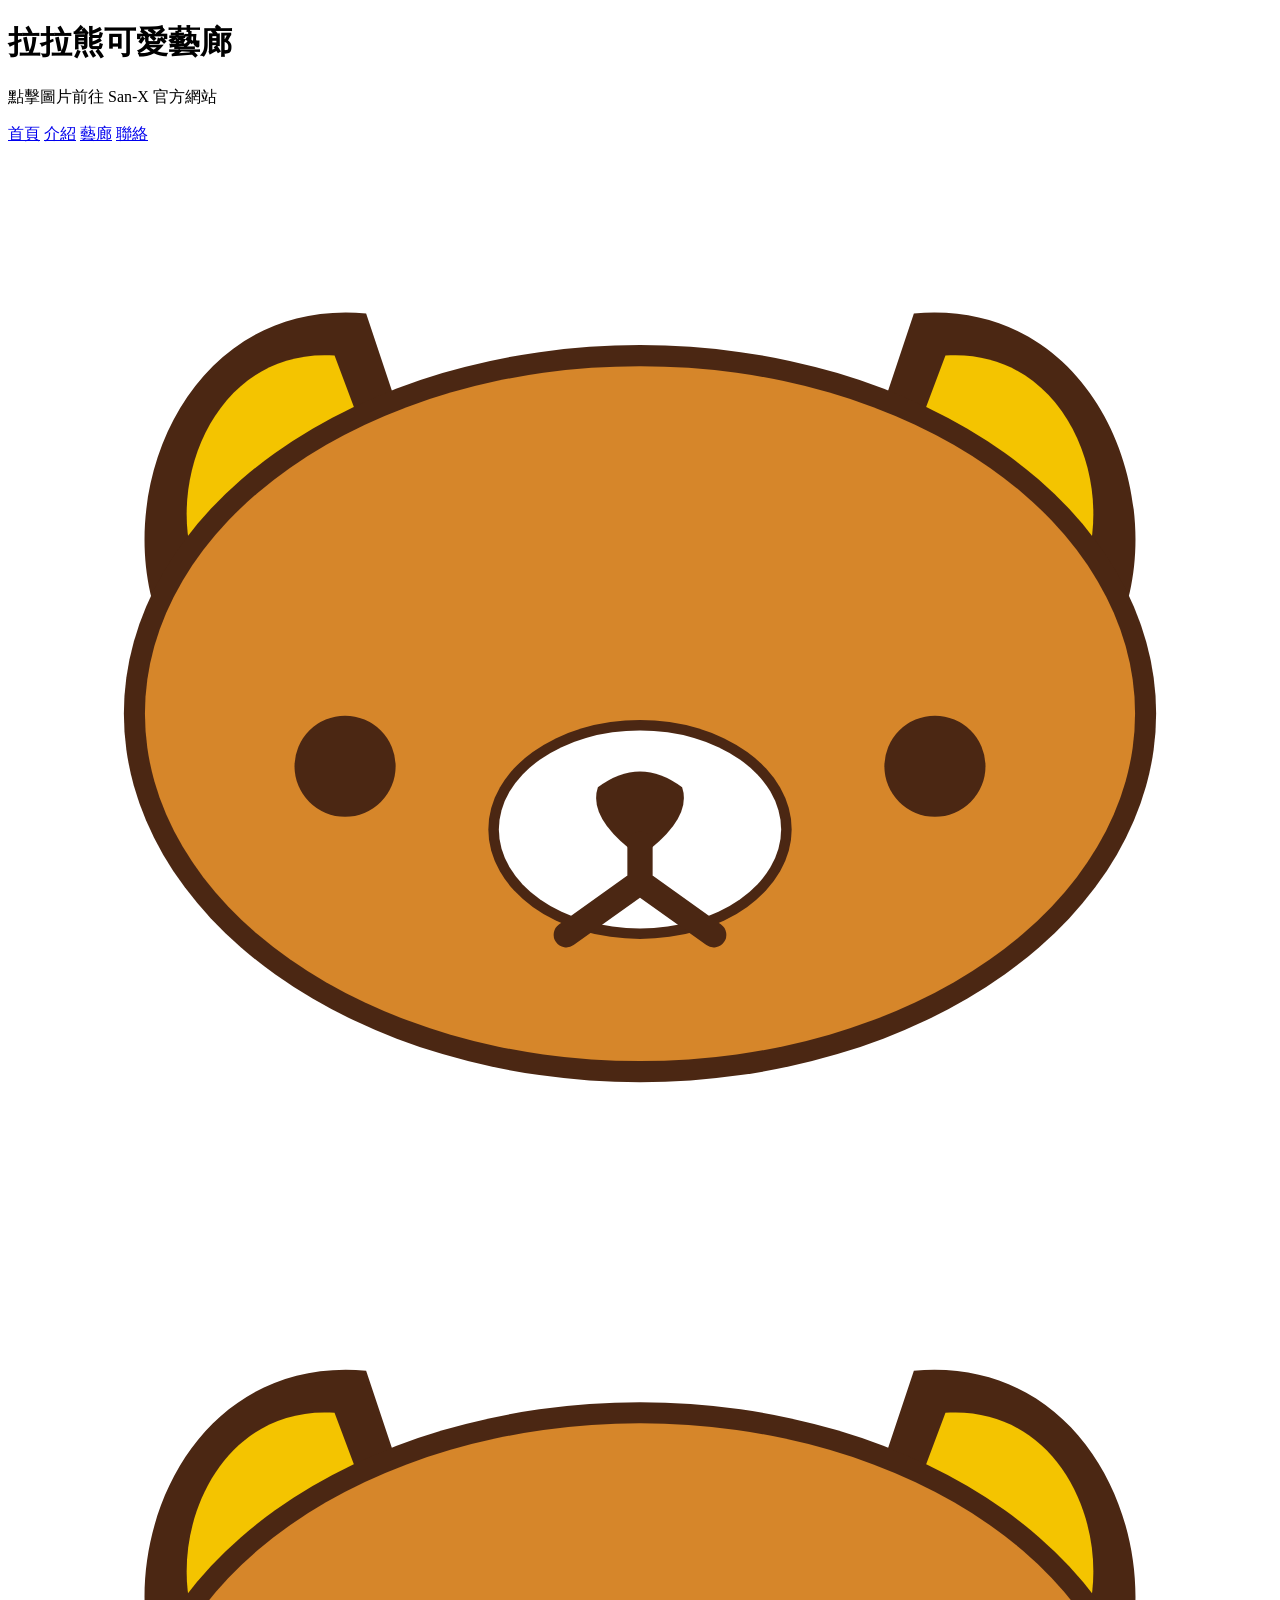
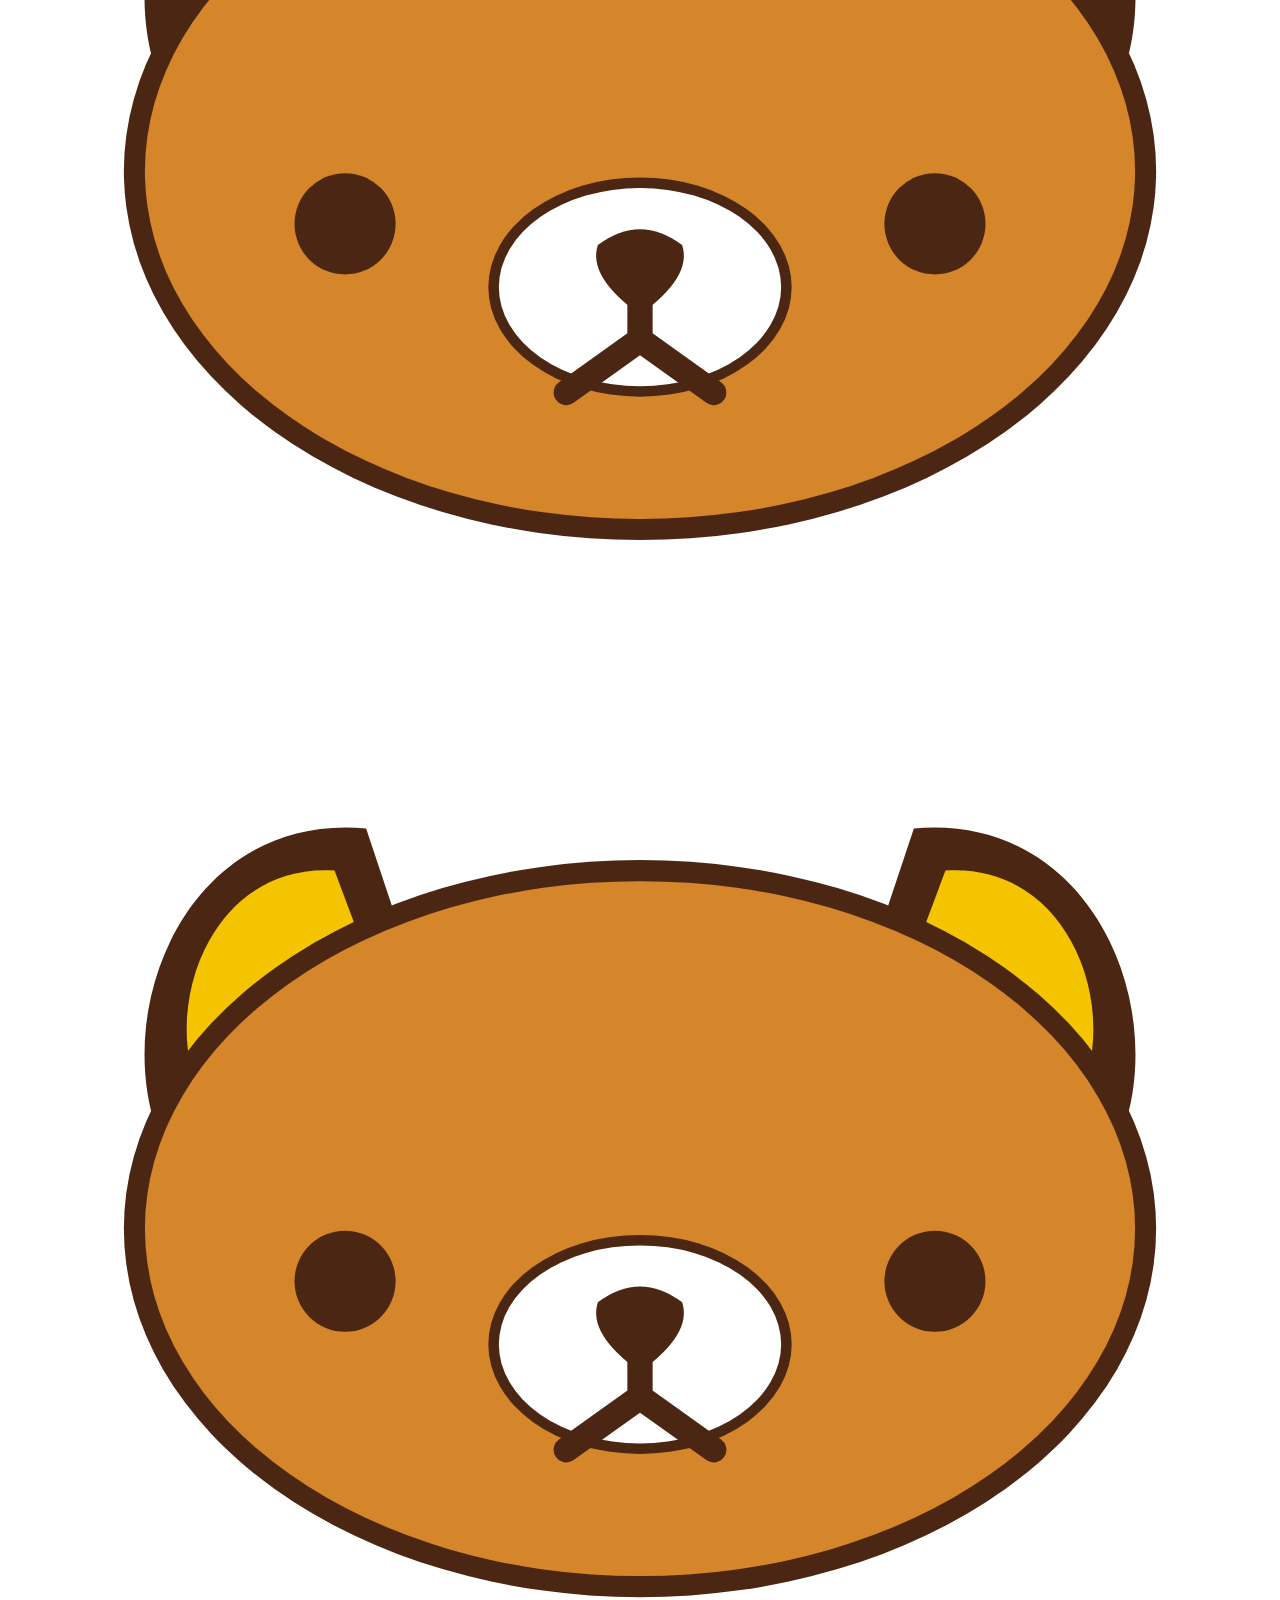
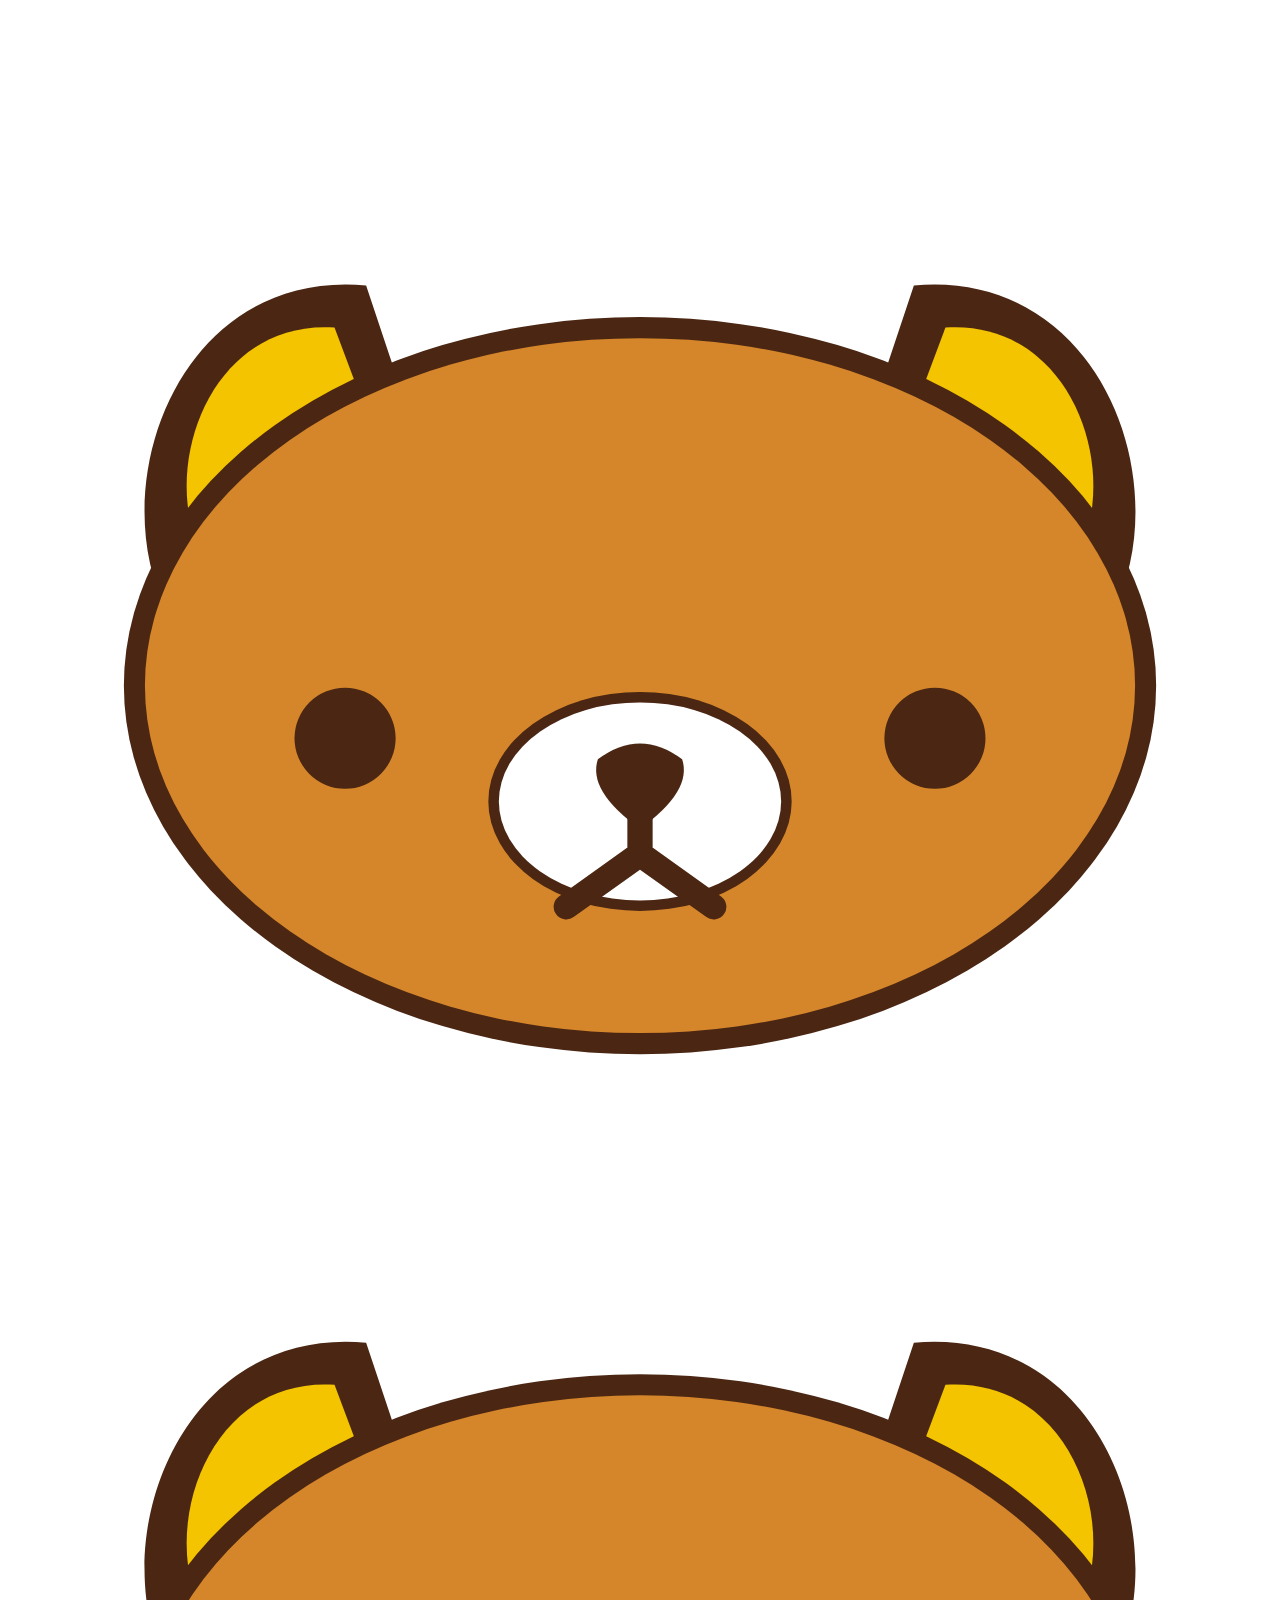
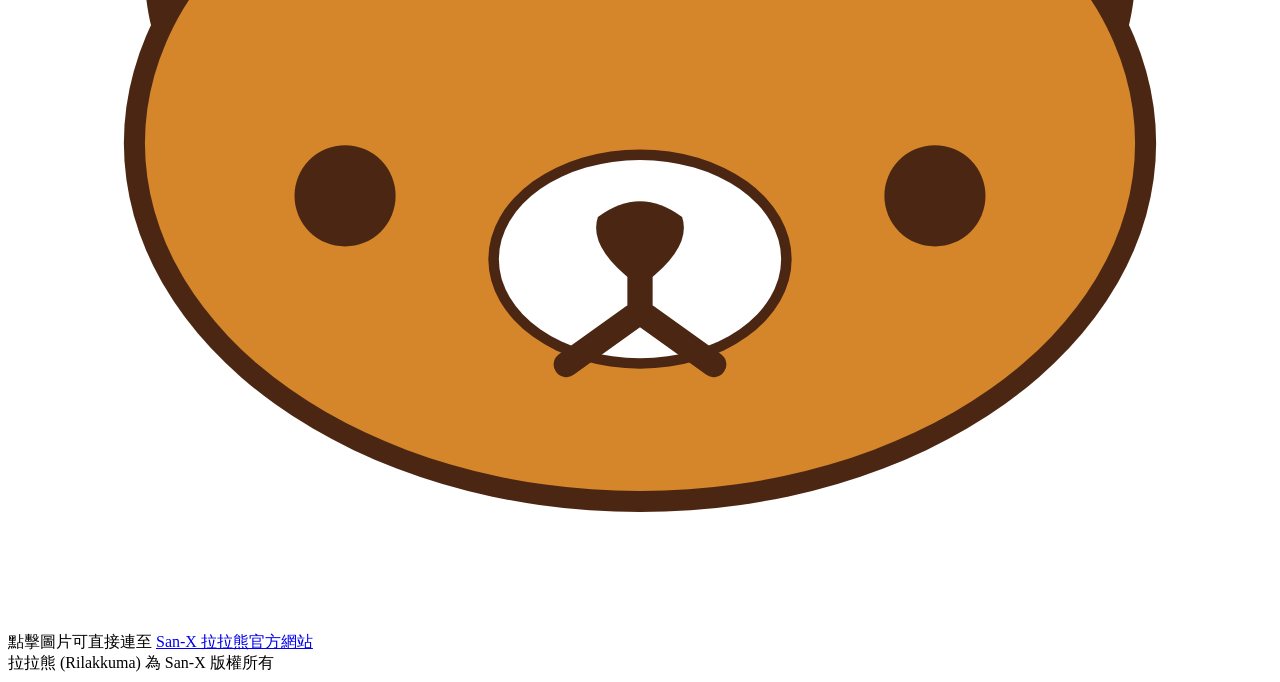
==== U1558042.html @ 73dc1c3b "Add files via upload" ====
<!DOCTYPE html>
<html lang="zh-Hant">
<head>
    <meta charset="UTF-8">
    <meta name="viewport" content="width=device-width, initial-scale=1.0">
    <title>拉拉熊可愛藝廊</title>
    <link rel="stylesheet" href="style.css">
</head>
<body>

    <header>
        <h1>拉拉熊可愛藝廊</h1>
        <p>點擊圖片前往 San-X 官方網站</p>
    </header>

    <nav class="menu">
        <a href="#">首頁</a>
        <a href="#">介紹</a>
        <a href="#" class="active">藝廊</a>
        <a href="#">聯絡</a>
    </nav>

    <main class="gallery-container">

        <!-- 5張內嵌 Data URI 的拉拉熊大頭圖片 -->
        <a href="https://www.san-x.co.jp/rilakkuma/" target="_blank" class="card-link">
            <img src="data:image/svg+xml;utf8,<svg xmlns='http://www.w3.org/2000/svg' viewBox='0 0 600 500'><path d='M 170 80 C 60 70, 30 230, 110 270 C 170 300, 220 220, 190 140 Z' fill='%234B2713'/><path d='M 155 100 C 80 95, 60 210, 120 235 C 160 250, 190 200, 170 140 Z' fill='%23F4C400'/><path d='M 430 80 C 540 70, 570 230, 490 270 C 430 300, 380 220, 410 140 Z' fill='%234B2713'/><path d='M 445 100 C 520 95, 540 210, 480 235 C 440 250, 410 200, 430 140 Z' fill='%23F4C400'/><ellipse cx='300' cy='270' rx='245' ry='175' fill='%234B2713'/><ellipse cx='300' cy='270' rx='235' ry='165' fill='%23D6862A'/><ellipse cx='300' cy='325' rx='72' ry='52' fill='%234B2713'/><ellipse cx='300' cy='325' rx='67' ry='47' fill='%23FFFFFF'/><path d='M 280 305 Q 300 290 320 305 Q 325 320 300 338 Q 275 320 280 305 Z' fill='%234B2713'/><path d='M 300 332 L 300 350 M 300 350 L 265 375 M 300 350 L 335 375' stroke='%234B2713' stroke-width='12' stroke-linecap='round' fill='none'/><ellipse cx='160' cy='295' rx='24' ry='24' fill='%234B2713'/><ellipse cx='440' cy='295' rx='24' ry='24' fill='%234B2713'/></svg>" alt="拉拉熊大頭">
        </a>

        <a href="https://www.san-x.co.jp/rilakkuma/" target="_blank" class="card-link">
            <img src="data:image/svg+xml;utf8,<svg xmlns='http://www.w3.org/2000/svg' viewBox='0 0 600 500'><path d='M 170 80 C 60 70, 30 230, 110 270 C 170 300, 220 220, 190 140 Z' fill='%234B2713'/><path d='M 155 100 C 80 95, 60 210, 120 235 C 160 250, 190 200, 170 140 Z' fill='%23F4C400'/><path d='M 430 80 C 540 70, 570 230, 490 270 C 430 300, 380 220, 410 140 Z' fill='%234B2713'/><path d='M 445 100 C 520 95, 540 210, 480 235 C 440 250, 410 200, 430 140 Z' fill='%23F4C400'/><ellipse cx='300' cy='270' rx='245' ry='175' fill='%234B2713'/><ellipse cx='300' cy='270' rx='235' ry='165' fill='%23D6862A'/><ellipse cx='300' cy='325' rx='72' ry='52' fill='%234B2713'/><ellipse cx='300' cy='325' rx='67' ry='47' fill='%23FFFFFF'/><path d='M 280 305 Q 300 290 320 305 Q 325 320 300 338 Q 275 320 280 305 Z' fill='%234B2713'/><path d='M 300 332 L 300 350 M 300 350 L 265 375 M 300 350 L 335 375' stroke='%234B2713' stroke-width='12' stroke-linecap='round' fill='none'/><ellipse cx='160' cy='295' rx='24' ry='24' fill='%234B2713'/><ellipse cx='440' cy='295' rx='24' ry='24' fill='%234B2713'/></svg>" alt="拉拉熊大頭">
        </a>

        <a href="https://www.san-x.co.jp/rilakkuma/" target="_blank" class="card-link">
            <img src="data:image/svg+xml;utf8,<svg xmlns='http://www.w3.org/2000/svg' viewBox='0 0 600 500'><path d='M 170 80 C 60 70, 30 230, 110 270 C 170 300, 220 220, 190 140 Z' fill='%234B2713'/><path d='M 155 100 C 80 95, 60 210, 120 235 C 160 250, 190 200, 170 140 Z' fill='%23F4C400'/><path d='M 430 80 C 540 70, 570 230, 490 270 C 430 300, 380 220, 410 140 Z' fill='%234B2713'/><path d='M 445 100 C 520 95, 540 210, 480 235 C 440 250, 410 200, 430 140 Z' fill='%23F4C400'/><ellipse cx='300' cy='270' rx='245' ry='175' fill='%234B2713'/><ellipse cx='300' cy='270' rx='235' ry='165' fill='%23D6862A'/><ellipse cx='300' cy='325' rx='72' ry='52' fill='%234B2713'/><ellipse cx='300' cy='325' rx='67' ry='47' fill='%23FFFFFF'/><path d='M 280 305 Q 300 290 320 305 Q 325 320 300 338 Q 275 320 280 305 Z' fill='%234B2713'/><path d='M 300 332 L 300 350 M 300 350 L 265 375 M 300 350 L 335 375' stroke='%234B2713' stroke-width='12' stroke-linecap='round' fill='none'/><ellipse cx='160' cy='295' rx='24' ry='24' fill='%234B2713'/><ellipse cx='440' cy='295' rx='24' ry='24' fill='%234B2713'/></svg>" alt="拉拉熊大頭">
        </a>

        <a href="https://www.san-x.co.jp/rilakkuma/" target="_blank" class="card-link">
            <img src="data:image/svg+xml;utf8,<svg xmlns='http://www.w3.org/2000/svg' viewBox='0 0 600 500'><path d='M 170 80 C 60 70, 30 230, 110 270 C 170 300, 220 220, 190 140 Z' fill='%234B2713'/><path d='M 155 100 C 80 95, 60 210, 120 235 C 160 250, 190 200, 170 140 Z' fill='%23F4C400'/><path d='M 430 80 C 540 70, 570 230, 490 270 C 430 300, 380 220, 410 140 Z' fill='%234B2713'/><path d='M 445 100 C 520 95, 540 210, 480 235 C 440 250, 410 200, 430 140 Z' fill='%23F4C400'/><ellipse cx='300' cy='270' rx='245' ry='175' fill='%234B2713'/><ellipse cx='300' cy='270' rx='235' ry='165' fill='%23D6862A'/><ellipse cx='300' cy='325' rx='72' ry='52' fill='%234B2713'/><ellipse cx='300' cy='325' rx='67' ry='47' fill='%23FFFFFF'/><path d='M 280 305 Q 300 290 320 305 Q 325 320 300 338 Q 275 320 280 305 Z' fill='%234B2713'/><path d='M 300 332 L 300 350 M 300 350 L 265 375 M 300 350 L 335 375' stroke='%234B2713' stroke-width='12' stroke-linecap='round' fill='none'/><ellipse cx='160' cy='295' rx='24' ry='24' fill='%234B2713'/><ellipse cx='440' cy='295' rx='24' ry='24' fill='%234B2713'/></svg>" alt="拉拉熊大頭">
        </a>

        <a href="https://www.san-x.co.jp/rilakkuma/" target="_blank" class="card-link">
            <img src="data:image/svg+xml;utf8,<svg xmlns='http://www.w3.org/2000/svg' viewBox='0 0 600 500'><path d='M 170 80 C 60 70, 30 230, 110 270 C 170 300, 220 220, 190 140 Z' fill='%234B2713'/><path d='M 155 100 C 80 95, 60 210, 120 235 C 160 250, 190 200, 170 140 Z' fill='%23F4C400'/><path d='M 430 80 C 540 70, 570 230, 490 270 C 430 300, 380 220, 410 140 Z' fill='%234B2713'/><path d='M 445 100 C 520 95, 540 210, 480 235 C 440 250, 410 200, 430 140 Z' fill='%23F4C400'/><ellipse cx='300' cy='270' rx='245' ry='175' fill='%234B2713'/><ellipse cx='300' cy='270' rx='235' ry='165' fill='%23D6862A'/><ellipse cx='300' cy='325' rx='72' ry='52' fill='%234B2713'/><ellipse cx='300' cy='325' rx='67' ry='47' fill='%23FFFFFF'/><path d='M 280 305 Q 300 290 320 305 Q 325 320 300 338 Q 275 320 280 305 Z' fill='%234B2713'/><path d='M 300 332 L 300 350 M 300 350 L 265 375 M 300 350 L 335 375' stroke='%234B2713' stroke-width='12' stroke-linecap='round' fill='none'/><ellipse cx='160' cy='295' rx='24' ry='24' fill='%234B2713'/><ellipse cx='440' cy='295' rx='24' ry='24' fill='%234B2713'/></svg>" alt="拉拉熊大頭">
        </a>

    </main>

    <div class="notice">
        點擊圖片可直接連至 <a href="https://www.san-x.co.jp/rilakkuma/" target="_blank">San-X 拉拉熊官方網站</a>
    </div>

    <footer>
        拉拉熊 (Rilakkuma) 為 San-X 版權所有
    </footer>

</body>
</html>
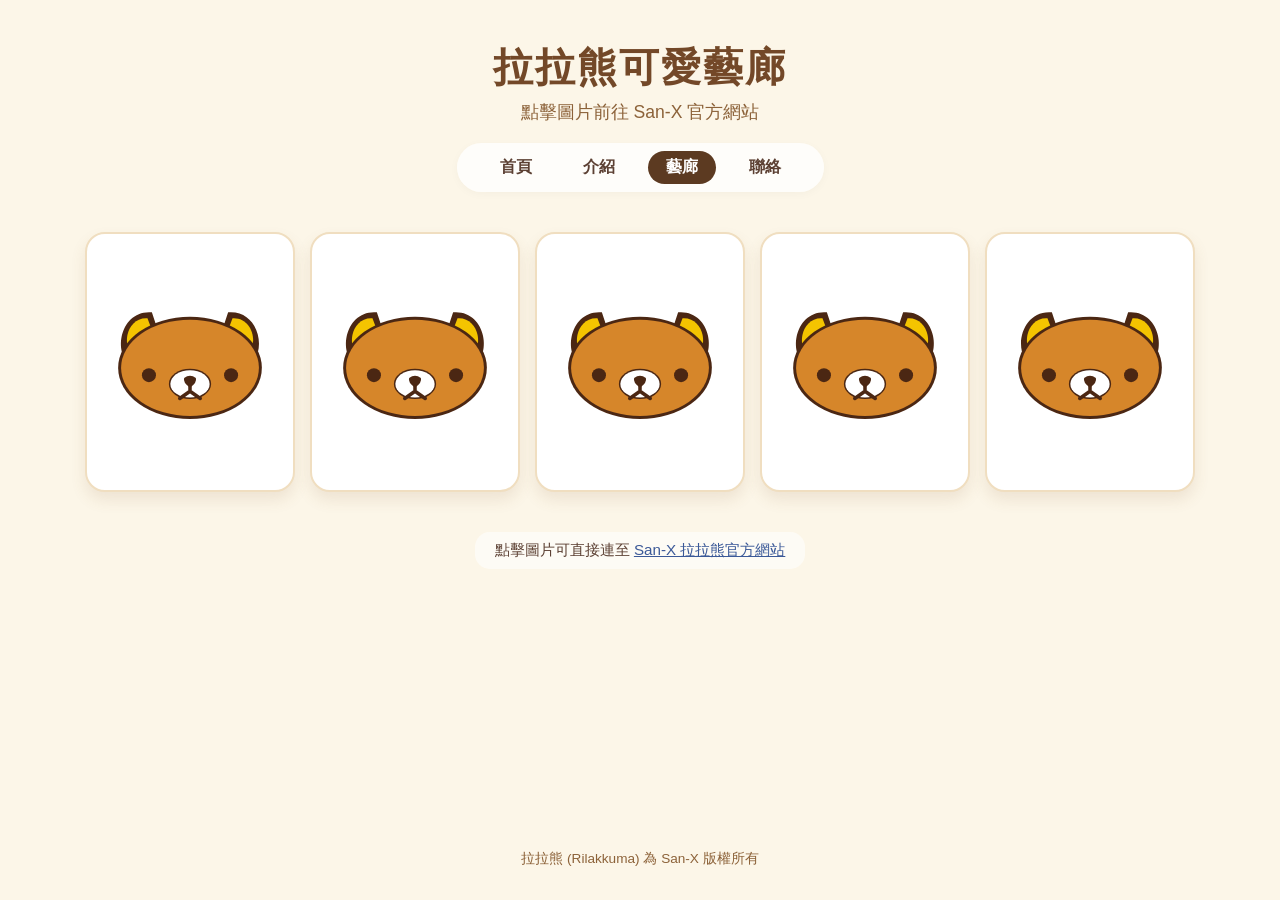
==== commit 0a4b2f4b: "Add files via upload" ====
--- a/U1558042.html
+++ b/U1558042.html
@@ -4,7 +4,7 @@
     <meta charset="UTF-8">
     <meta name="viewport" content="width=device-width, initial-scale=1.0">
     <title>拉拉熊可愛藝廊</title>
-    <link rel="stylesheet" href="style.css">
+    <link rel="stylesheet" href="U1558042.CSS">
 </head>
 <body>
 
--- a/U1558042.CSS
+++ b/U1558042.CSS
@@ -0,0 +1,129 @@
+* {
+    box-sizing: border-box;
+    margin: 0;
+    padding: 0;
+}
+
+body {
+    font-family: "Microsoft JhengHei", "PingFang TC", sans-serif;
+    background-color: #fcf6e8;
+    color: #5c4033;
+    min-height: 100vh;
+    display: flex;
+    flex-direction: column;
+    align-items: center;
+    padding-bottom: 2rem;
+}
+
+header {
+    text-align: center;
+    margin-top: 2.5rem;
+    margin-bottom: 1.2rem;
+}
+
+header h1 {
+    font-size: 2.5rem;
+    color: #734828;
+    font-weight: bold;
+    letter-spacing: 2px;
+    margin-bottom: 0.3rem;
+}
+
+header p {
+    font-size: 1.1rem;
+    color: #8c6239;
+    font-weight: 500;
+}
+
+nav.menu {
+    display: flex;
+    gap: 15px;
+    background-color: rgba(255, 255, 255, 0.8);
+    padding: 8px 25px;
+    border-radius: 30px;
+    margin-bottom: 2.5rem;
+    box-shadow: 0 2px 10px rgba(0, 0, 0, 0.03);
+}
+
+nav.menu a {
+    text-decoration: none;
+    color: #5c4033;
+    font-weight: bold;
+    font-size: 1rem;
+    padding: 6px 18px;
+    border-radius: 20px;
+    transition: all 0.3s ease;
+}
+
+nav.menu a.active, 
+nav.menu a:hover {
+    background-color: #5c3a21;
+    color: #ffffff;
+}
+
+.gallery-container {
+    display: flex;
+    justify-content: center;
+    align-items: center;
+    gap: 15px;
+    max-width: 1250px;
+    width: 95%;
+    margin-bottom: 2.5rem;
+    flex-wrap: wrap;
+}
+
+.card-link {
+    text-decoration: none;
+    display: flex;
+    justify-content: center;
+    align-items: center;
+    width: 210px;
+    height: 260px;
+    background-color: #ffffff;
+    border: 2px solid #f0dec0;
+    border-radius: 20px;
+    box-shadow: 0 8px 15px rgba(140, 98, 57, 0.12);
+    transition: transform 0.35s cubic-bezier(0.175, 0.885, 0.32, 1.275), 
+                box-shadow 0.35s ease,
+                border-color 0.35s ease;
+    cursor: pointer;
+    padding: 15px;
+}
+
+.card-link:hover {
+    transform: translateY(-12px) scale(1.05);
+    box-shadow: 0 18px 28px rgba(140, 98, 57, 0.25);
+    border-color: #8b5a2b;
+}
+
+.card-link img {
+    max-width: 100%;
+    max-height: 100%;
+    object-fit: contain;
+    transition: transform 0.35s ease;
+}
+
+.card-link:hover img {
+    transform: scale(1.08) rotate(3deg);
+}
+
+.notice {
+    font-size: 0.95rem;
+    color: #5c4033;
+    margin-bottom: 1.5rem;
+    background-color: rgba(255, 255, 255, 0.6);
+    padding: 8px 20px;
+    border-radius: 15px;
+}
+
+.notice a {
+    color: #3b5998;
+    text-decoration: underline;
+}
+
+footer {
+    margin-top: auto;
+    font-size: 0.85rem;
+    color: #8c6239;
+    text-align: center;
+}
